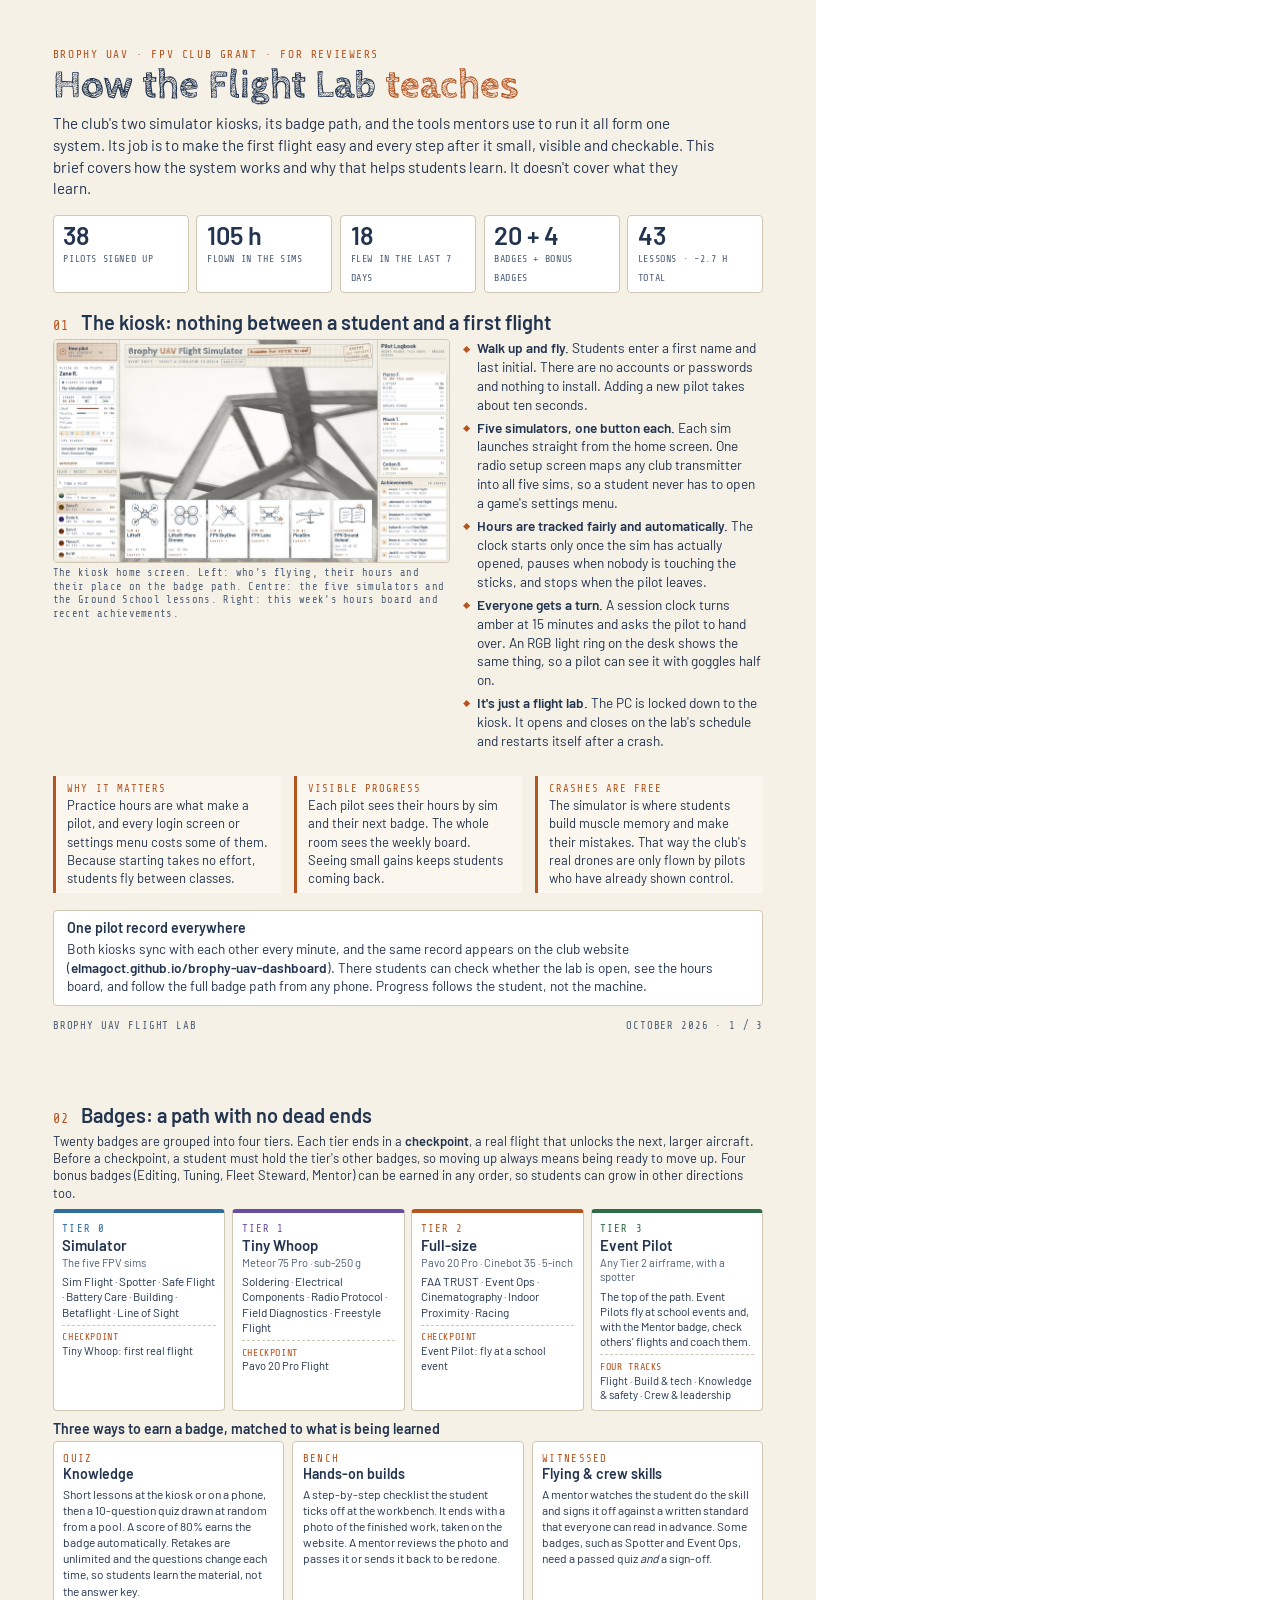
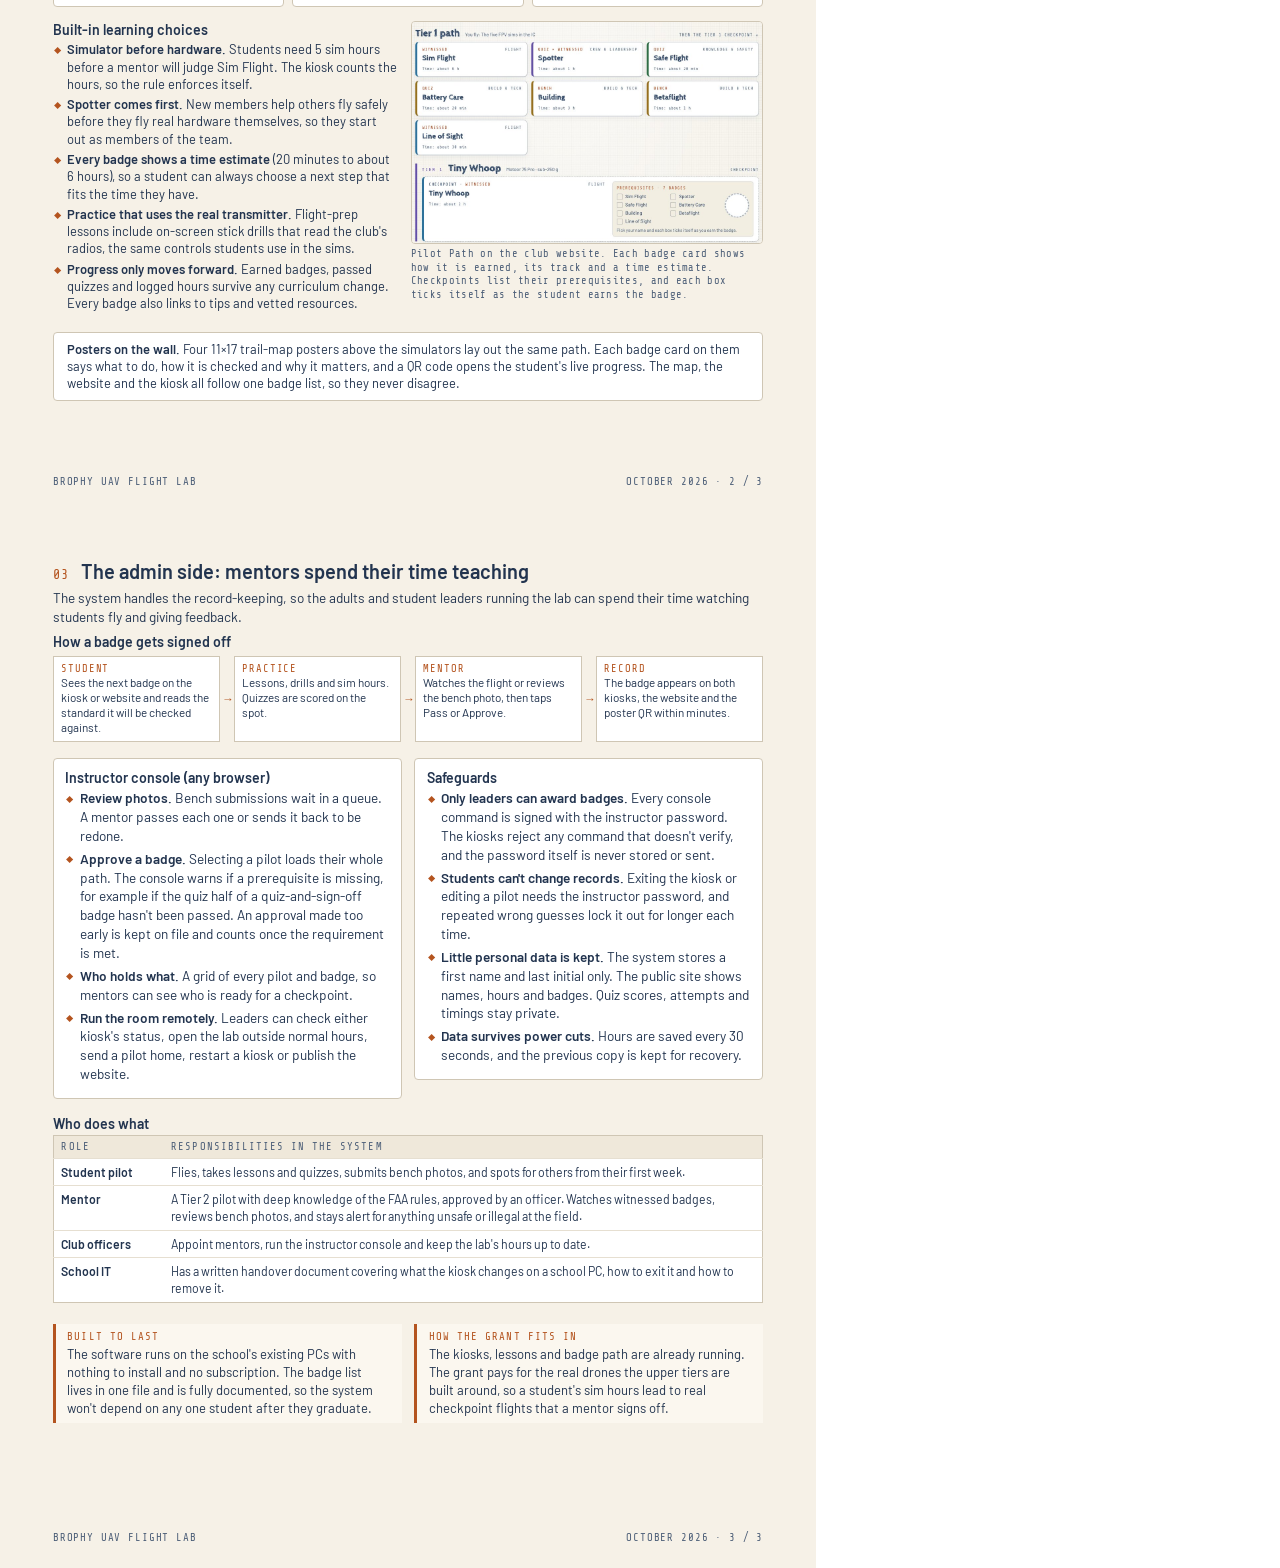
==== reviewer-brief/index.html @ 4d303ce9 "Reviewer brief: 3-page PDF on the kiosk, badge path and admin side Source is reviewer-brief/index.ht" ====
<!doctype html>
<html lang="en">
<head>
<meta charset="utf-8">
<title>Brophy UAV Flight Lab — How It Works</title>
<style>
@font-face{font-family:Barlow;font-weight:400;src:url(img/barlow-400.woff2) format('woff2')}
@font-face{font-family:Barlow;font-weight:500;src:url(img/barlow-500.woff2) format('woff2')}
@font-face{font-family:Barlow;font-weight:600;src:url(img/barlow-600.woff2) format('woff2')}
@font-face{font-family:Mono;src:url(img/share-tech-mono-400.woff2) format('woff2')}
@font-face{font-family:Sketch;font-weight:700;src:url(img/cabin-sketch-700.woff2) format('woff2')}
:root{--paper:#f6f1e7;--card:#fff;--ink:#22344f;--ink2:#4d5f78;--rule:#cfc6b4;--rust:#b4541f;--sky:#2f6d9e;--violet:#6a4fa0;--green:#2f6b45;--amber:#a87314}
@page{size:letter;margin:0}
*{box-sizing:border-box;margin:0;padding:0}
html,body{background:#fff}
body{font:400 10.2pt/1.38 Barlow,sans-serif;color:var(--ink);-webkit-print-color-adjust:exact;print-color-adjust:exact}
.page{width:8.5in;height:11in;padding:.5in .55in .45in;position:relative;overflow:hidden;page-break-after:always;background:var(--paper)}
.page:last-child{page-break-after:auto}
.foot{position:absolute;left:.55in;right:.55in;bottom:.25in;display:flex;justify-content:space-between;font:8pt Mono,monospace;letter-spacing:.08em;color:var(--ink2);text-transform:uppercase}
.kicker{font:8.5pt Mono,monospace;letter-spacing:.14em;text-transform:uppercase;color:var(--rust)}
h1{font:700 30pt/1 Sketch,serif;margin:.05in 0 .08in}
h1 em{font-style:normal;color:var(--rust)}
h2{font:600 15pt/1.15 Barlow;margin:0 0 .06in;display:flex;align-items:baseline;gap:.12in}
h2 .n{font:10pt Mono;color:var(--rust);letter-spacing:.1em}
h3{font:600 10.6pt/1.25 Barlow;margin:0 0 .03in}
p{margin:0 0 .07in}
.lede{font-size:11.4pt;line-height:1.42;max-width:6.9in;color:var(--ink)}
.stats{display:grid;grid-template-columns:repeat(5,1fr);gap:.08in;margin:.16in 0 .18in}
.stat{background:var(--card);border:1px solid var(--rule);border-radius:4px;padding:.07in .1in}
.stat b{display:block;font:600 19pt/1 Barlow;color:var(--ink)}
.stat span{font:7.6pt Mono;letter-spacing:.06em;text-transform:uppercase;color:var(--ink2)}
.card{background:var(--card);border:1px solid var(--rule);border-radius:4px;padding:.1in .12in}
.cols{display:grid;gap:.13in}
.c2{grid-template-columns:1fr 1fr}.c3{grid-template-columns:1fr 1fr 1fr}
ul{list-style:none}
li{position:relative;padding-left:.15in;margin:0 0 .045in}
li::before{content:"";position:absolute;left:.02in;top:.075in;width:.055in;height:.055in;background:var(--rust);transform:rotate(45deg)}
li b{font-weight:600}
figure{margin:0}
figure img{display:block;width:100%;border:1px solid var(--rule);border-radius:4px}
figcaption{font:7.8pt/1.3 Mono;letter-spacing:.03em;color:var(--ink2);margin-top:.04in}
.why{border-left:3px solid var(--rust);background:#fbf7ef;padding:.07in .12in;margin:.05in 0 0;font-size:9.8pt}
.why b{color:var(--rust);font:8pt Mono;letter-spacing:.1em;text-transform:uppercase;display:block;margin-bottom:.02in}
.sec{margin-top:.17in}
/* tiers */
.ladder{display:grid;grid-template-columns:repeat(4,1fr);gap:.07in;margin:.06in 0 .1in}
.tier{background:var(--card);border:1px solid var(--rule);border-top:4px solid var(--c);border-radius:4px;padding:.07in .09in;font-size:8.8pt;line-height:1.3}
.tier .t{font:8pt Mono;letter-spacing:.1em;color:var(--c);text-transform:uppercase}
.tier .nm{font:600 11.2pt Barlow;display:block;margin:.01in 0 .02in}
.tier .g{color:var(--ink2);font-size:8.4pt;display:block;margin-bottom:.04in}
.tier .cp{display:block;margin-top:.05in;padding-top:.04in;border-top:1px dashed var(--rule);font-size:8.4pt}
.tier .cp i{font-style:normal;font:7.6pt Mono;color:var(--rust);letter-spacing:.06em}
.ways{display:grid;grid-template-columns:repeat(3,1fr);gap:.08in}
.way{background:var(--card);border:1px solid var(--rule);border-radius:4px;padding:.08in .1in;font-size:9.4pt}
.way .tag{font:8pt Mono;letter-spacing:.12em;color:var(--rust);text-transform:uppercase}
table{width:100%;border-collapse:collapse;font-size:9.2pt;background:var(--card);border:1px solid var(--rule)}
th,td{text-align:left;vertical-align:top;padding:.05in .08in;border-bottom:1px solid #e6dfd1}
th{font:7.8pt Mono;letter-spacing:.1em;text-transform:uppercase;color:var(--ink2);background:#efe8da;font-weight:400}
td:first-child{font-weight:600;white-space:nowrap}
tr:last-child td{border-bottom:0}
.flow{display:flex;align-items:stretch;gap:0;margin:.06in 0 .02in}
.flow div{flex:1;background:var(--card);border:1px solid var(--rule);padding:.06in .08in;font-size:8.8pt;line-height:1.28;position:relative}
.flow div+div{margin-left:.14in}
.flow div+div::before{content:"\2192";position:absolute;left:-.13in;top:50%;transform:translateY(-50%);color:var(--rust);font-weight:600}
.p2{font-size:9.7pt;line-height:1.34}.p2 li{margin-bottom:.03in}.p2 .way{font-size:9pt}
.flow b{display:block;font:7.8pt Mono;letter-spacing:.08em;color:var(--rust);text-transform:uppercase}
</style>
</head>
<body>

<!-- ============================ PAGE 1 ============================ -->
<section class="page">
  <div class="kicker">Brophy UAV · FPV Club grant · For reviewers</div>
  <h1>How the Flight Lab <em>teaches</em></h1>
  <p class="lede">The club's two simulator kiosks, its badge path, and the tools mentors use to run it all
  form one system. Its job is to make the first flight easy and every step after it
  small, visible and checkable. This brief covers how the system works and why that helps students learn.
  It doesn't cover what they learn.</p>

  <div class="stats">
    <div class="stat"><b>38</b><span>pilots signed up</span></div>
    <div class="stat"><b>105 h</b><span>flown in the sims</span></div>
    <div class="stat"><b>18</b><span>flew in the last 7 days</span></div>
    <div class="stat"><b>20 + 4</b><span>badges + bonus badges</span></div>
    <div class="stat"><b>43</b><span>lessons · ~2.7 h total</span></div>
  </div>

  <h2><span class="n">01</span>The kiosk: nothing between a student and a first flight</h2>
  <div class="cols" style="grid-template-columns:1.32fr 1fr;align-items:start">
    <figure>
      <img src="img/kiosk-home.jpg" alt="Kiosk home screen">
      <figcaption>The kiosk home screen. Left: who's flying, their hours and their place on the badge path.
      Centre: the five simulators and the Ground School lessons. Right: this week's hours board and recent achievements.</figcaption>
    </figure>
    <div>
      <ul>
        <li><b>Walk up and fly.</b> Students enter a first name and last initial. There are no accounts or
        passwords and nothing to install. Adding a new pilot takes about ten seconds.</li>
        <li><b>Five simulators, one button each.</b> Each sim launches straight from the home screen.
        One radio setup screen maps any club transmitter into all five sims, so a student never has to
        open a game's settings menu.</li>
        <li><b>Hours are tracked fairly and automatically.</b> The clock starts only once the sim has
        actually opened, pauses when nobody is touching the sticks, and stops when the pilot leaves.</li>
        <li><b>Everyone gets a turn.</b> A session clock turns amber at 15 minutes and asks the pilot to
        hand over. An RGB light ring on the desk shows the same thing, so a pilot can see it with
        goggles half on.</li>
        <li><b>It's just a flight lab.</b> The PC is locked down to the kiosk. It opens and closes
        on the lab's schedule and restarts itself after a crash.</li>
      </ul>
    </div>
  </div>

  <div class="sec cols c3">
    <div class="why"><b>Why it matters</b>Practice hours are what make a pilot, and every login screen or
    settings menu costs some of them. Because starting takes no effort, students fly between classes.</div>
    <div class="why"><b>Visible progress</b>Each pilot sees their hours by sim and their next badge.
    The whole room sees the weekly board. Seeing small gains keeps students coming back.</div>
    <div class="why"><b>Crashes are free</b>The simulator is where students build muscle memory and make
    their mistakes. That way the club's real drones are only flown by pilots who have already shown control.</div>
  </div>

  <div class="sec card" style="padding:.09in .14in">
    <h3>One pilot record everywhere</h3>
    <p style="margin:0">Both kiosks sync with each other every minute, and the same record appears on the club website
    (<b>elmagoct.github.io/brophy-uav-dashboard</b>). There students can check whether the lab is open, see the hours board, and follow
    the full badge path from any phone. Progress follows the student, not the machine.</p>
  </div>

  <div class="foot"><span>Brophy UAV Flight Lab</span><span>October 2026 · 1 / 3</span></div>
</section>

<!-- ============================ PAGE 2 ============================ -->
<section class="page p2">
  <h2><span class="n">02</span>Badges: a path with no dead ends</h2>
  <p>Twenty badges are grouped into four tiers. Each tier ends in a <b>checkpoint</b>, a real flight
  that unlocks the next, larger aircraft. Before a checkpoint, a student must hold the tier's other badges,
  so moving up always means being ready to move up. Four bonus badges (Editing, Tuning, Fleet Steward,
  Mentor) can be earned in any order, so students can grow in other directions too.</p>

  <div class="ladder">
    <div class="tier" style="--c:var(--sky)"><span class="t">Tier 0</span><span class="nm">Simulator</span>
      <span class="g">The five FPV sims</span>
      Sim Flight · Spotter · Safe Flight · Battery Care · Building · Betaflight · Line of Sight
      <span class="cp"><i>CHECKPOINT</i><br>Tiny Whoop: first real flight</span></div>
    <div class="tier" style="--c:var(--violet)"><span class="t">Tier 1</span><span class="nm">Tiny Whoop</span>
      <span class="g">Meteor 75 Pro · sub-250 g</span>
      Soldering · Electrical Components · Radio Protocol · Field Diagnostics · Freestyle Flight
      <span class="cp"><i>CHECKPOINT</i><br>Pavo 20 Pro Flight</span></div>
    <div class="tier" style="--c:var(--rust)"><span class="t">Tier 2</span><span class="nm">Full-size</span>
      <span class="g">Pavo 20 Pro · Cinebot 35 · 5-inch</span>
      FAA TRUST · Event Ops · Cinematography · Indoor Proximity · Racing
      <span class="cp"><i>CHECKPOINT</i><br>Event Pilot: fly at a school event</span></div>
    <div class="tier" style="--c:var(--green)"><span class="t">Tier 3</span><span class="nm">Event Pilot</span>
      <span class="g">Any Tier 2 airframe, with a spotter</span>
      The top of the path. Event Pilots fly at school events and, with the Mentor badge, check others'
      flights and coach them.
      <span class="cp"><i>FOUR TRACKS</i><br>Flight · Build &amp; tech · Knowledge &amp; safety · Crew &amp; leadership</span></div>
  </div>

  <h3>Three ways to earn a badge, matched to what is being learned</h3>
  <div class="ways">
    <div class="way"><span class="tag">Quiz</span><h3>Knowledge</h3>
      Short lessons at the kiosk or on a phone, then a 10-question quiz drawn at random from a pool.
      A score of 80% earns the badge automatically. Retakes are unlimited and the questions change
      each time, so students learn the material, not the answer key.</div>
    <div class="way"><span class="tag">Bench</span><h3>Hands-on builds</h3>
      A step-by-step checklist the student ticks off at the workbench. It ends with a photo of the finished
      work, taken on the website. A mentor reviews the photo and passes it or sends it back to be redone.</div>
    <div class="way"><span class="tag">Witnessed</span><h3>Flying &amp; crew skills</h3>
      A mentor watches the student do the skill and signs it off against a written standard that everyone
      can read in advance. Some badges, such as Spotter and Event Ops, need a passed quiz <i>and</i> a sign-off.</div>
  </div>

  <div class="cols" style="grid-template-columns:1fr 1.02fr;margin-top:.14in;align-items:start">
    <div>
      <h3>Built-in learning choices</h3>
      <ul>
        <li><b>Simulator before hardware.</b> Students need 5 sim hours before a mentor will judge Sim Flight.
        The kiosk counts the hours, so the rule enforces itself.</li>
        <li><b>Spotter comes first.</b> New members help others fly safely before they fly real
        hardware themselves, so they start out as members of the team.</li>
        <li><b>Every badge shows a time estimate</b> (20 minutes to about 6 hours), so a student can
        always choose a next step that fits the time they have.</li>
        <li><b>Practice that uses the real transmitter.</b> Flight-prep lessons include on-screen stick drills
        that read the club's radios, the same controls students use in the sims.</li>
        <li><b>Progress only moves forward.</b> Earned badges, passed quizzes and logged hours survive any
        curriculum change. Every badge also links to tips and vetted resources.</li>
      </ul>
    </div>
    <figure>
      <img src="img/pilot-path.jpg" alt="Pilot Path page">
      <figcaption>Pilot Path on the club website. Each badge card shows how it is earned, its track and a time estimate.
      Checkpoints list their prerequisites, and each box ticks itself as the student earns the badge.</figcaption>
    </figure>
  </div>

  <div class="card sec" style="padding:.08in .14in">
    <b>Posters on the wall.</b> Four 11×17 trail-map posters above the simulators lay out the same path. Each
    badge card on them says what to do, how it is checked and why it matters, and a QR code opens the
    student's live progress. The map, the website and the kiosk all follow one badge list, so they never disagree.
  </div>

  <div class="foot"><span>Brophy UAV Flight Lab</span><span>October 2026 · 2 / 3</span></div>
</section>

<!-- ============================ PAGE 3 ============================ -->
<section class="page">
  <h2><span class="n">03</span>The admin side: mentors spend their time teaching</h2>
  <p>The system handles the record-keeping, so the adults and student leaders running the lab can spend
  their time watching students fly and giving feedback.</p>

  <h3>How a badge gets signed off</h3>
  <div class="flow">
    <div><b>Student</b>Sees the next badge on the kiosk or website and reads the standard it will be checked against.</div>
    <div><b>Practice</b>Lessons, drills and sim hours. Quizzes are scored on the spot.</div>
    <div><b>Mentor</b>Watches the flight or reviews the bench photo, then taps Pass or Approve.</div>
    <div><b>Record</b>The badge appears on both kiosks, the website and the poster QR within minutes.</div>
  </div>

  <div class="cols c2 sec" style="align-items:start">
    <div class="card">
      <h3>Instructor console (any browser)</h3>
      <ul>
        <li><b>Review photos.</b> Bench submissions wait in a queue. A mentor passes each one or sends it back
        to be redone.</li>
        <li><b>Approve a badge.</b> Selecting a pilot loads their whole path. The console warns if a
        prerequisite is missing, for example if the quiz half of a quiz-and-sign-off badge hasn't been passed. An approval
        made too early is kept on file and counts once the requirement is met.</li>
        <li><b>Who holds what.</b> A grid of every pilot and badge, so mentors can see who is ready
        for a checkpoint.</li>
        <li><b>Run the room remotely.</b> Leaders can check either kiosk's status, open the lab outside
        normal hours, send a pilot home, restart a kiosk or publish the website.</li>
      </ul>
    </div>
    <div class="card">
      <h3>Safeguards</h3>
      <ul>
        <li><b>Only leaders can award badges.</b> Every console command is signed with the instructor password.
        The kiosks reject any command that doesn't verify, and the password itself is never stored or sent.</li>
        <li><b>Students can't change records.</b> Exiting the kiosk or editing a pilot needs the instructor password,
        and repeated wrong guesses lock it out for longer each time.</li>
        <li><b>Little personal data is kept.</b> The system stores a first name and last initial only.
        The public site shows names, hours and badges. Quiz scores, attempts and timings stay private.</li>
        <li><b>Data survives power cuts.</b> Hours are saved every 30 seconds, and the previous copy is
        kept for recovery.</li>
      </ul>
    </div>
  </div>

  <h3 class="sec">Who does what</h3>
  <table>
    <tr><th style="width:1.15in">Role</th><th>Responsibilities in the system</th></tr>
    <tr><td>Student pilot</td><td>Flies, takes lessons and quizzes, submits bench photos, and spots for others from their first week.</td></tr>
    <tr><td>Mentor</td><td>A Tier 2 pilot with deep knowledge of the FAA rules, approved by an officer. Watches witnessed badges, reviews bench photos, and stays alert for anything unsafe or illegal at the field.</td></tr>
    <tr><td>Club officers</td><td>Appoint mentors, run the instructor console and keep the lab's hours up to date.</td></tr>
    <tr><td>School IT</td><td>Has a written handover document covering what the kiosk changes on a school PC, how to exit it and how to remove it.</td></tr>
  </table>

  <div class="cols c2 sec">
    <div class="why"><b>Built to last</b>The software runs on the school's existing PCs with nothing to
    install and no subscription. The badge list lives in one file and is fully documented,
    so the system won't depend on any one student after they graduate.</div>
    <div class="why"><b>How the grant fits in</b>The kiosks, lessons and badge path
    are already running. The grant pays for the real drones the upper tiers are built around,
    so a student's sim hours lead to real checkpoint flights that a mentor signs off.</div>
  </div>

  <div class="foot"><span>Brophy UAV Flight Lab</span><span>October 2026 · 3 / 3</span></div>
</section>

</body>
</html>
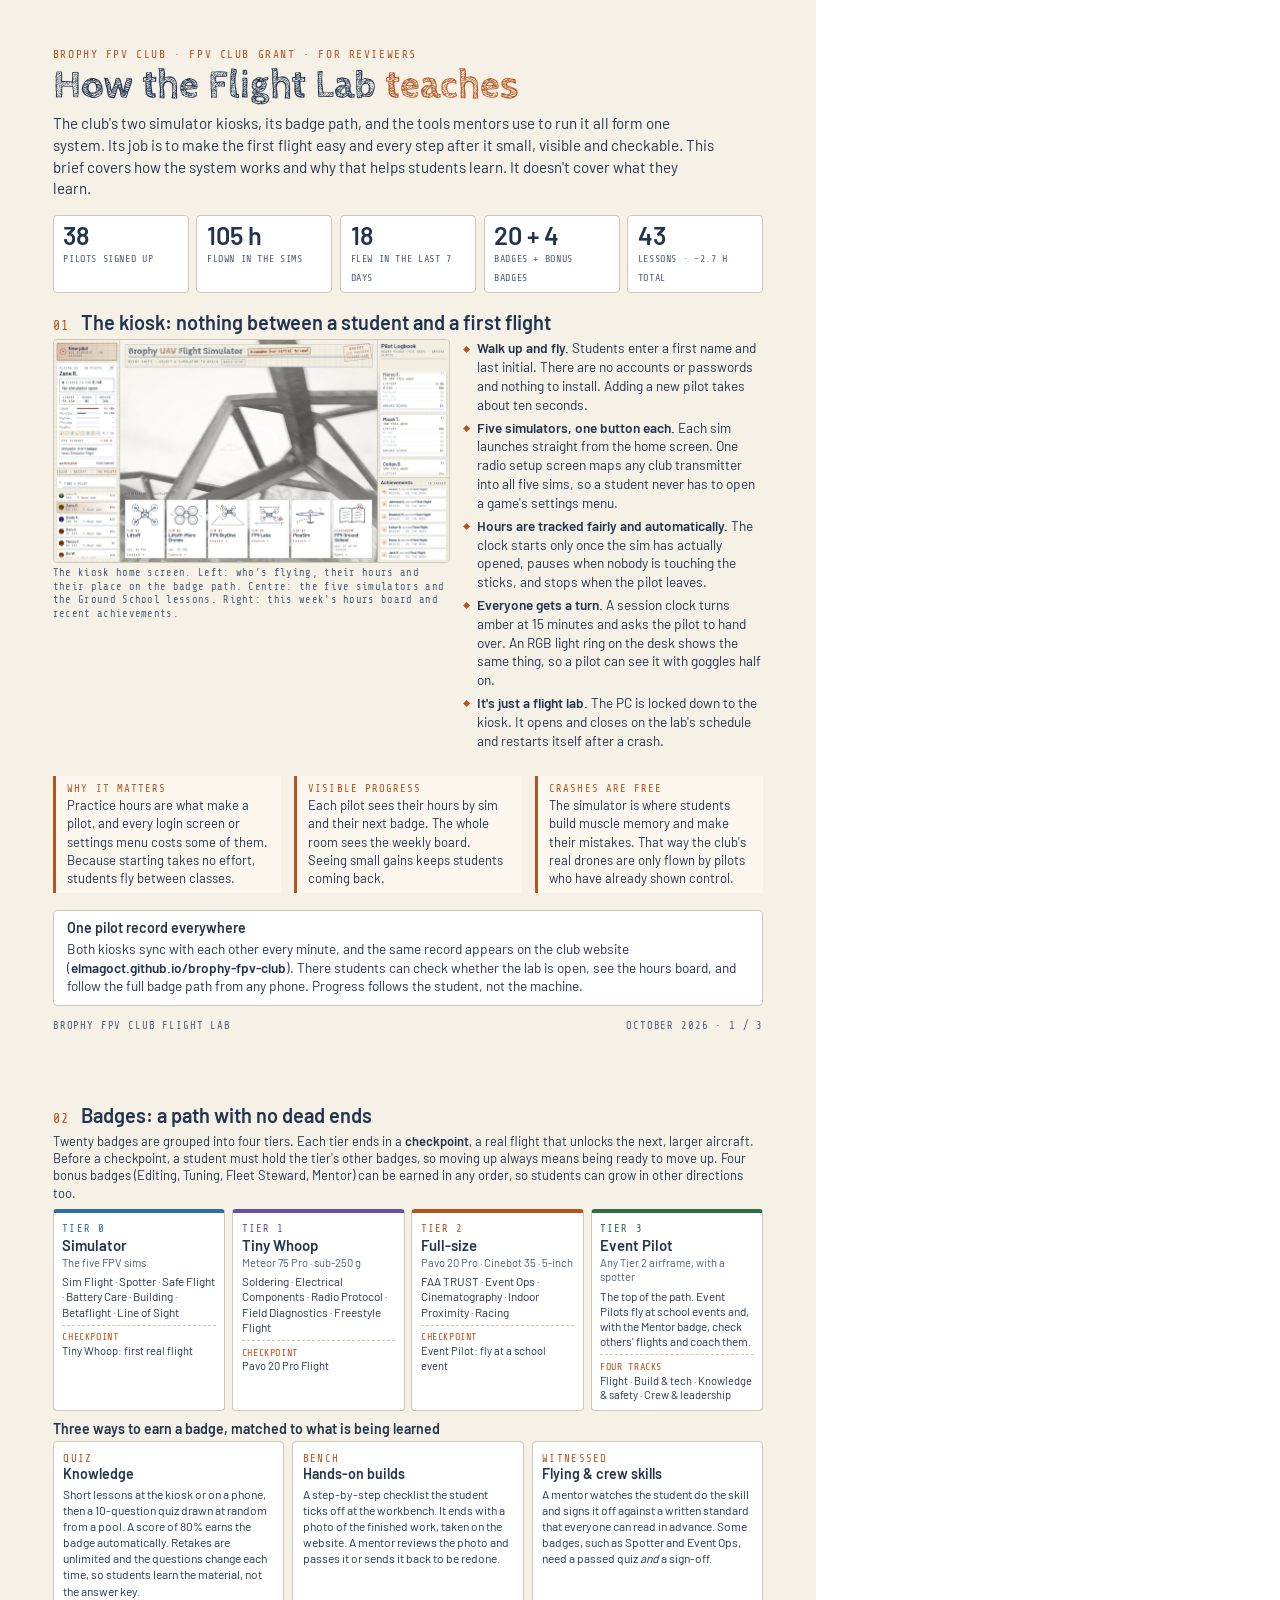
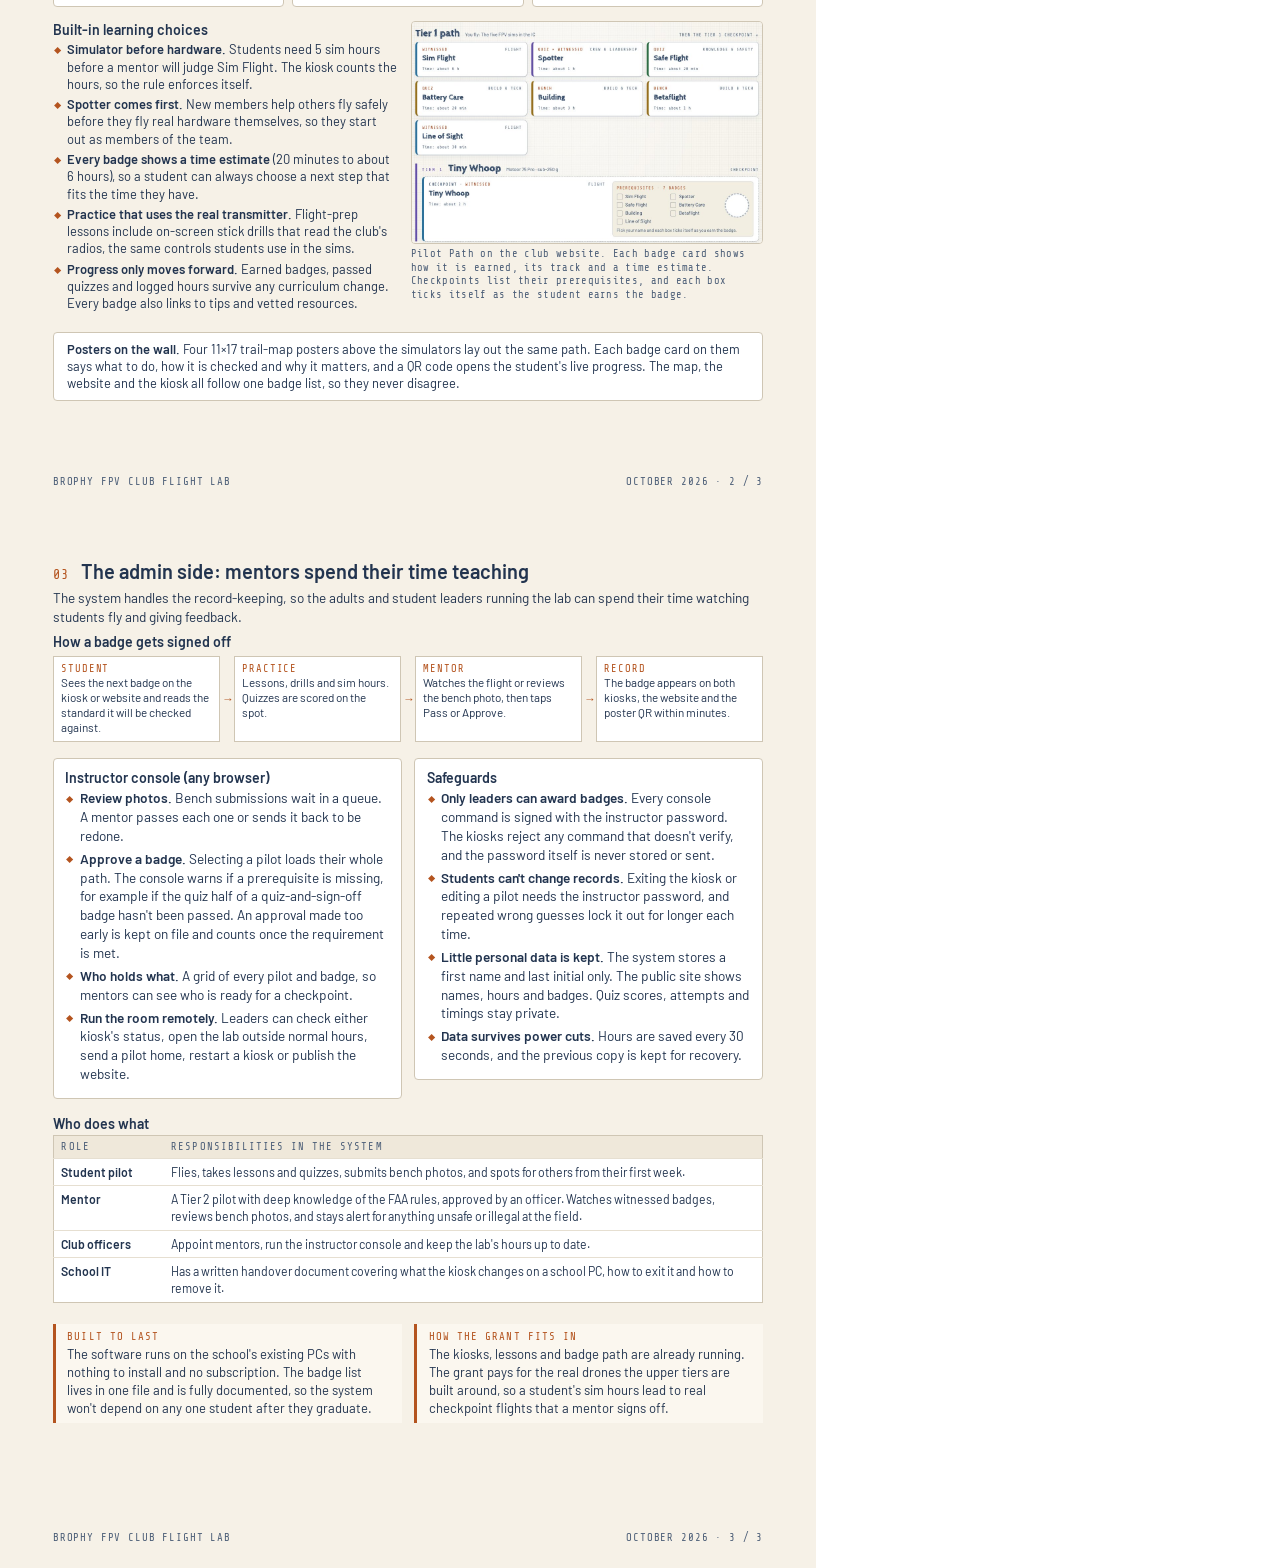
==== commit 9ae1dac6: "Rename Brophy UAV to Brophy FPV Club Visible names, docs, repo names and URLs now say Brophy FPV Clu" ====
--- a/reviewer-brief/index.html
+++ b/reviewer-brief/index.html
@@ -2,7 +2,7 @@
 <html lang="en">
 <head>
 <meta charset="utf-8">
-<title>Brophy UAV Flight Lab — How It Works</title>
+<title>Brophy FPV Club Flight Lab — How It Works</title>
 <style>
 @font-face{font-family:Barlow;font-weight:400;src:url(img/barlow-400.woff2) format('woff2')}
 @font-face{font-family:Barlow;font-weight:500;src:url(img/barlow-500.woff2) format('woff2')}
@@ -70,7 +70,7 @@
 
 <!-- ============================ PAGE 1 ============================ -->
 <section class="page">
-  <div class="kicker">Brophy UAV · FPV Club grant · For reviewers</div>
+  <div class="kicker">Brophy FPV Club · FPV Club grant · For reviewers</div>
   <h1>How the Flight Lab <em>teaches</em></h1>
   <p class="lede">The club's two simulator kiosks, its badge path, and the tools mentors use to run it all
   form one system. Its job is to make the first flight easy and every step after it
@@ -122,11 +122,11 @@
   <div class="sec card" style="padding:.09in .14in">
     <h3>One pilot record everywhere</h3>
     <p style="margin:0">Both kiosks sync with each other every minute, and the same record appears on the club website
-    (<b>elmagoct.github.io/brophy-uav-dashboard</b>). There students can check whether the lab is open, see the hours board, and follow
+    (<b>elmagoct.github.io/brophy-fpv-club</b>). There students can check whether the lab is open, see the hours board, and follow
     the full badge path from any phone. Progress follows the student, not the machine.</p>
   </div>
 
-  <div class="foot"><span>Brophy UAV Flight Lab</span><span>October 2026 · 1 / 3</span></div>
+  <div class="foot"><span>Brophy FPV Club Flight Lab</span><span>October 2026 · 1 / 3</span></div>
 </section>
 
 <!-- ============================ PAGE 2 ============================ -->
@@ -200,7 +200,7 @@
     student's live progress. The map, the website and the kiosk all follow one badge list, so they never disagree.
   </div>
 
-  <div class="foot"><span>Brophy UAV Flight Lab</span><span>October 2026 · 2 / 3</span></div>
+  <div class="foot"><span>Brophy FPV Club Flight Lab</span><span>October 2026 · 2 / 3</span></div>
 </section>
 
 <!-- ============================ PAGE 3 ============================ -->
@@ -265,7 +265,7 @@
     so a student's sim hours lead to real checkpoint flights that a mentor signs off.</div>
   </div>
 
-  <div class="foot"><span>Brophy UAV Flight Lab</span><span>October 2026 · 3 / 3</span></div>
+  <div class="foot"><span>Brophy FPV Club Flight Lab</span><span>October 2026 · 3 / 3</span></div>
 </section>
 
 </body>
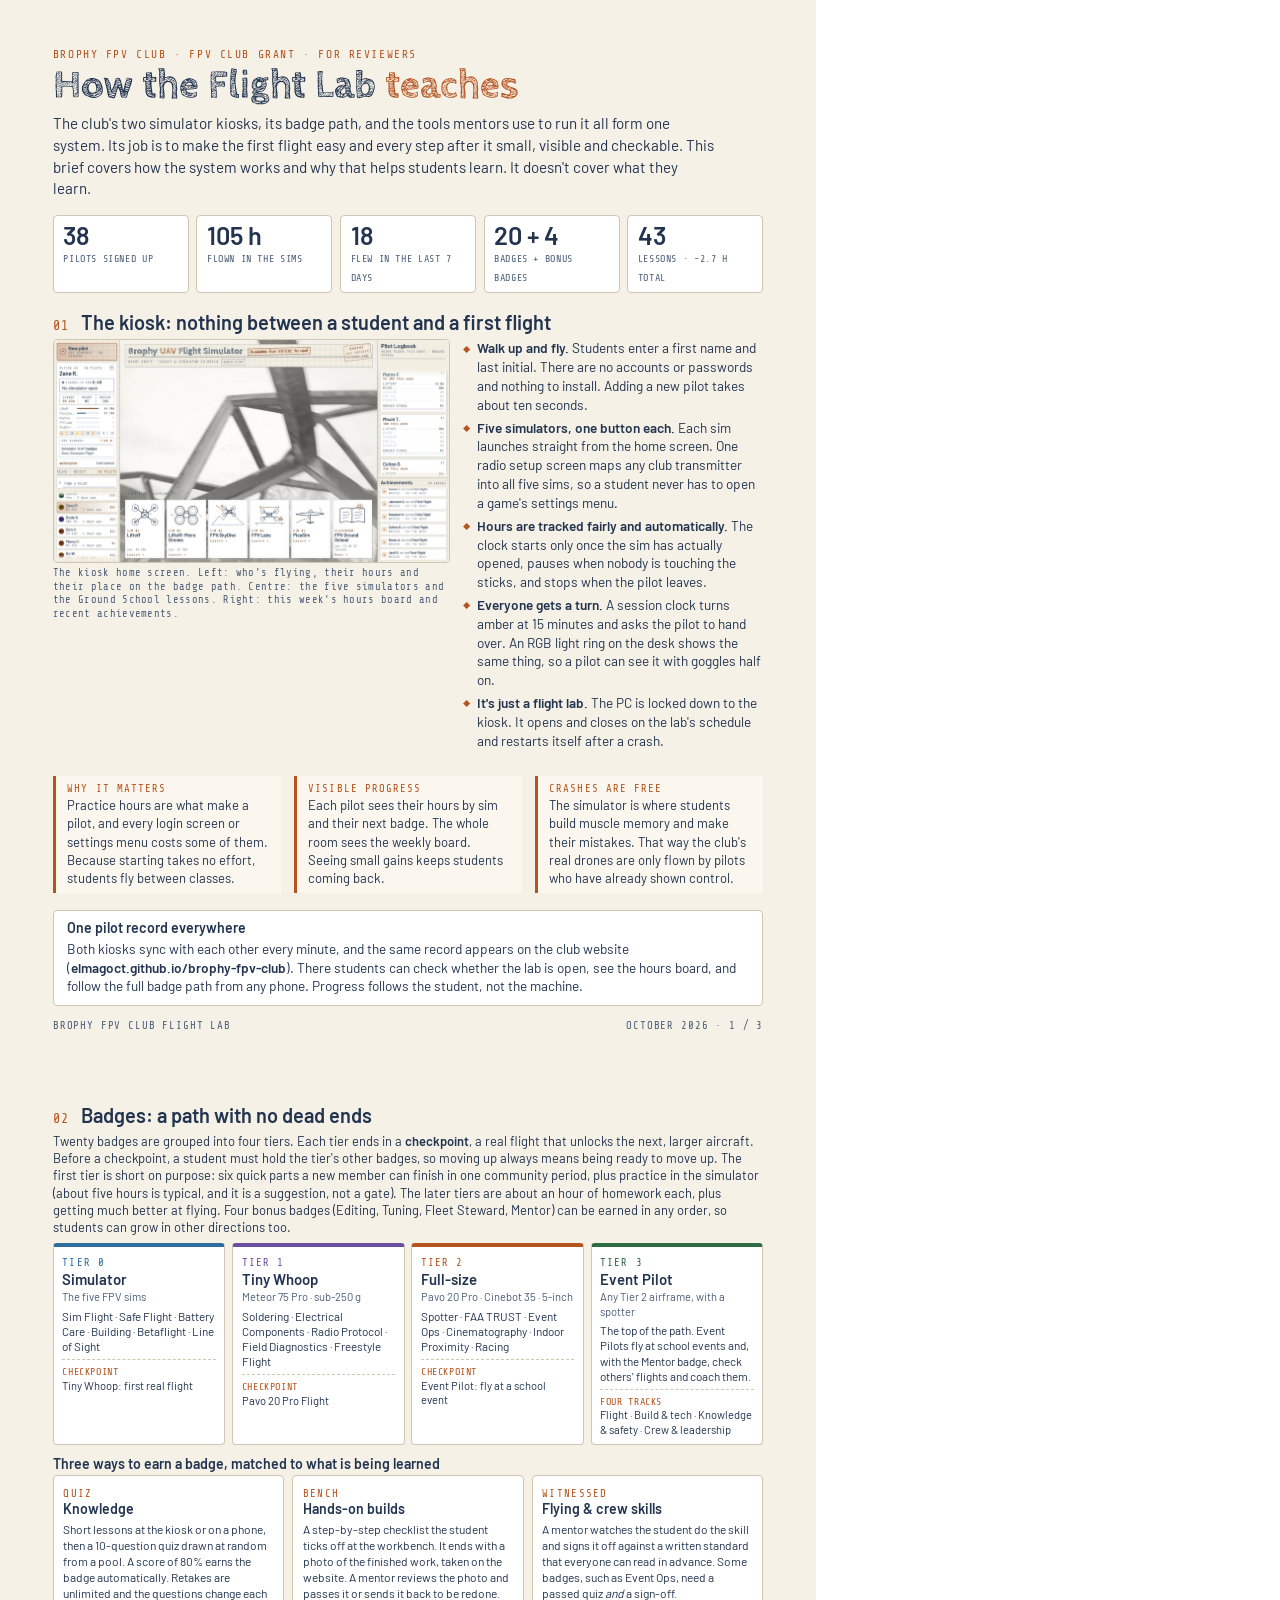
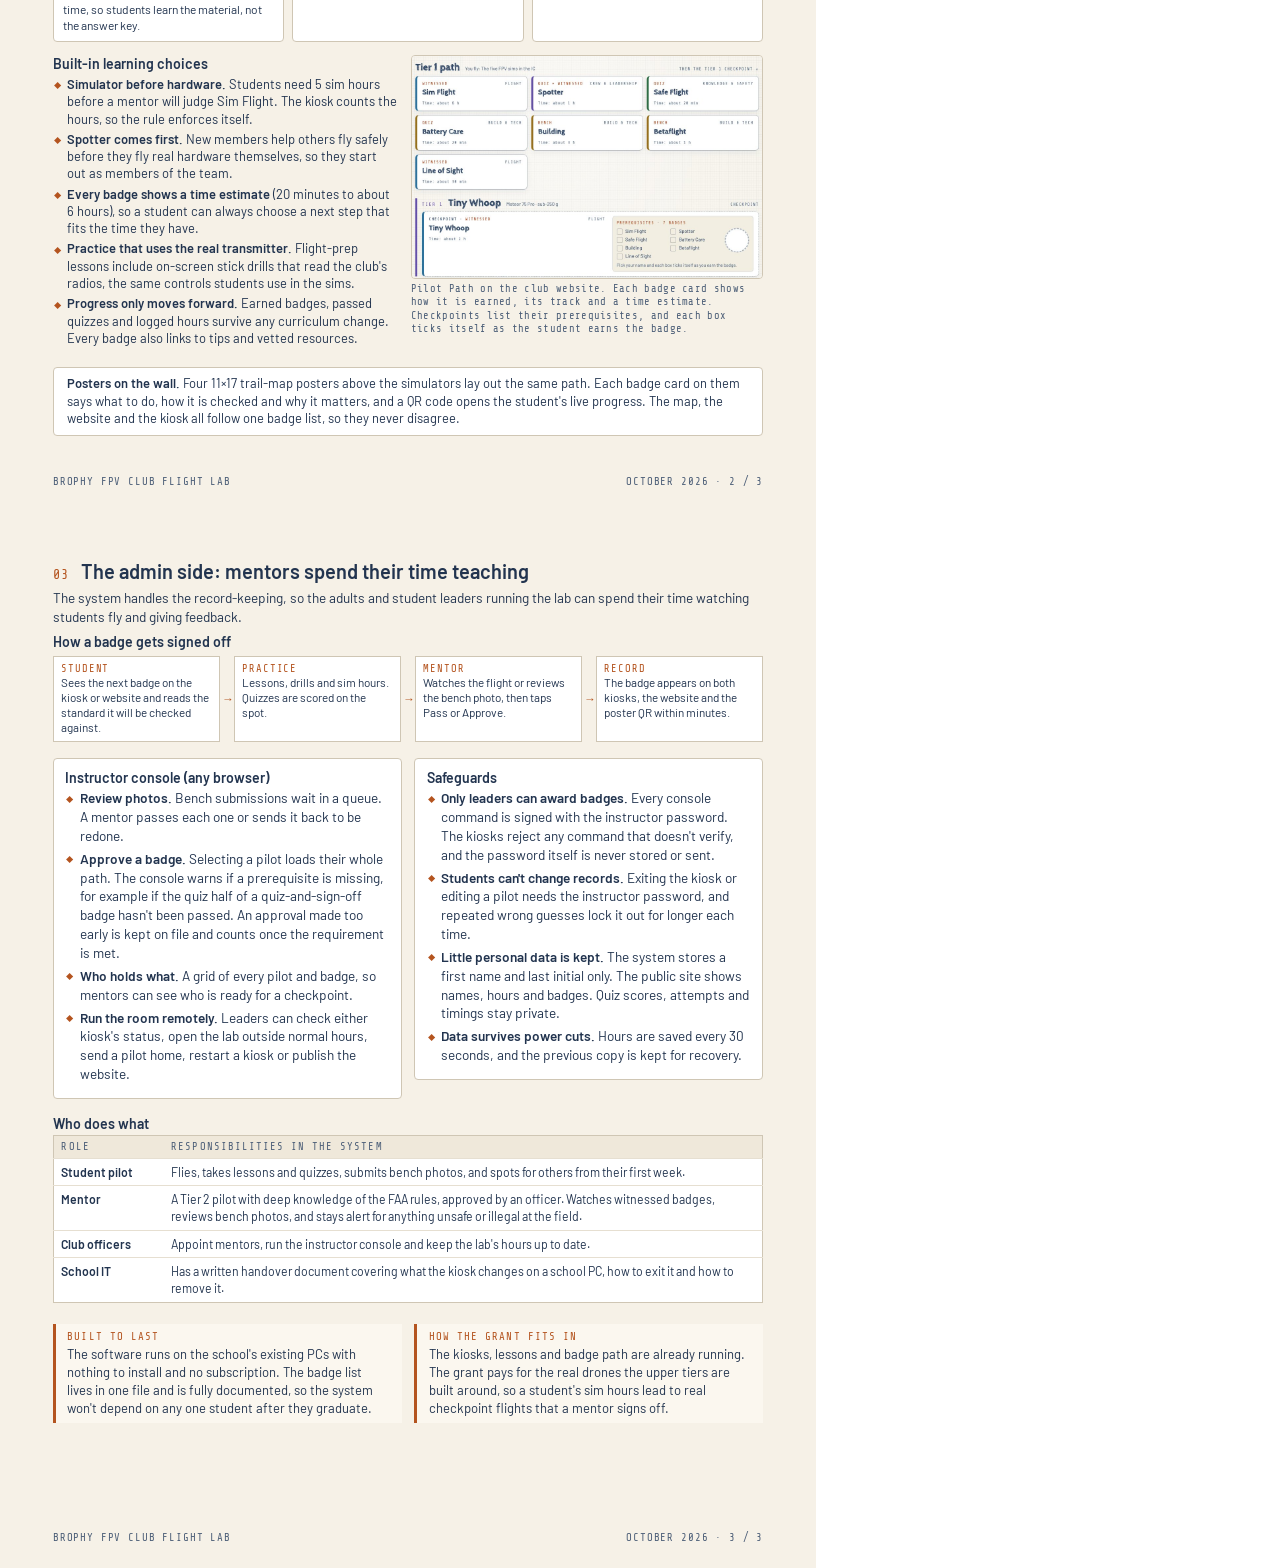
==== commit 9c9d4bce: "Reviewer brief: Tier 0 is six short parts; Spotter quiz-only on the Tier 2 path Matches the 2026-10-" ====
--- a/reviewer-brief/index.html
+++ b/reviewer-brief/index.html
@@ -134,13 +134,16 @@
   <h2><span class="n">02</span>Badges: a path with no dead ends</h2>
   <p>Twenty badges are grouped into four tiers. Each tier ends in a <b>checkpoint</b>, a real flight
   that unlocks the next, larger aircraft. Before a checkpoint, a student must hold the tier's other badges,
-  so moving up always means being ready to move up. Four bonus badges (Editing, Tuning, Fleet Steward,
+  so moving up always means being ready to move up. The first tier is short on purpose: six quick parts a
+  new member can finish in one community period, plus practice in the simulator (about five hours is
+  typical, and it is a suggestion, not a gate). The later tiers are about an hour of homework each, plus
+  getting much better at flying. Four bonus badges (Editing, Tuning, Fleet Steward,
   Mentor) can be earned in any order, so students can grow in other directions too.</p>
 
   <div class="ladder">
     <div class="tier" style="--c:var(--sky)"><span class="t">Tier 0</span><span class="nm">Simulator</span>
       <span class="g">The five FPV sims</span>
-      Sim Flight · Spotter · Safe Flight · Battery Care · Building · Betaflight · Line of Sight
+      Sim Flight · Safe Flight · Battery Care · Building · Betaflight · Line of Sight
       <span class="cp"><i>CHECKPOINT</i><br>Tiny Whoop: first real flight</span></div>
     <div class="tier" style="--c:var(--violet)"><span class="t">Tier 1</span><span class="nm">Tiny Whoop</span>
       <span class="g">Meteor 75 Pro · sub-250 g</span>
@@ -148,7 +151,7 @@
       <span class="cp"><i>CHECKPOINT</i><br>Pavo 20 Pro Flight</span></div>
     <div class="tier" style="--c:var(--rust)"><span class="t">Tier 2</span><span class="nm">Full-size</span>
       <span class="g">Pavo 20 Pro · Cinebot 35 · 5-inch</span>
-      FAA TRUST · Event Ops · Cinematography · Indoor Proximity · Racing
+      Spotter · FAA TRUST · Event Ops · Cinematography · Indoor Proximity · Racing
       <span class="cp"><i>CHECKPOINT</i><br>Event Pilot: fly at a school event</span></div>
     <div class="tier" style="--c:var(--green)"><span class="t">Tier 3</span><span class="nm">Event Pilot</span>
       <span class="g">Any Tier 2 airframe, with a spotter</span>
@@ -168,7 +171,7 @@
       work, taken on the website. A mentor reviews the photo and passes it or sends it back to be redone.</div>
     <div class="way"><span class="tag">Witnessed</span><h3>Flying &amp; crew skills</h3>
       A mentor watches the student do the skill and signs it off against a written standard that everyone
-      can read in advance. Some badges, such as Spotter and Event Ops, need a passed quiz <i>and</i> a sign-off.</div>
+      can read in advance. Some badges, such as Event Ops, need a passed quiz <i>and</i> a sign-off.</div>
   </div>
 
   <div class="cols" style="grid-template-columns:1fr 1.02fr;margin-top:.14in;align-items:start">
